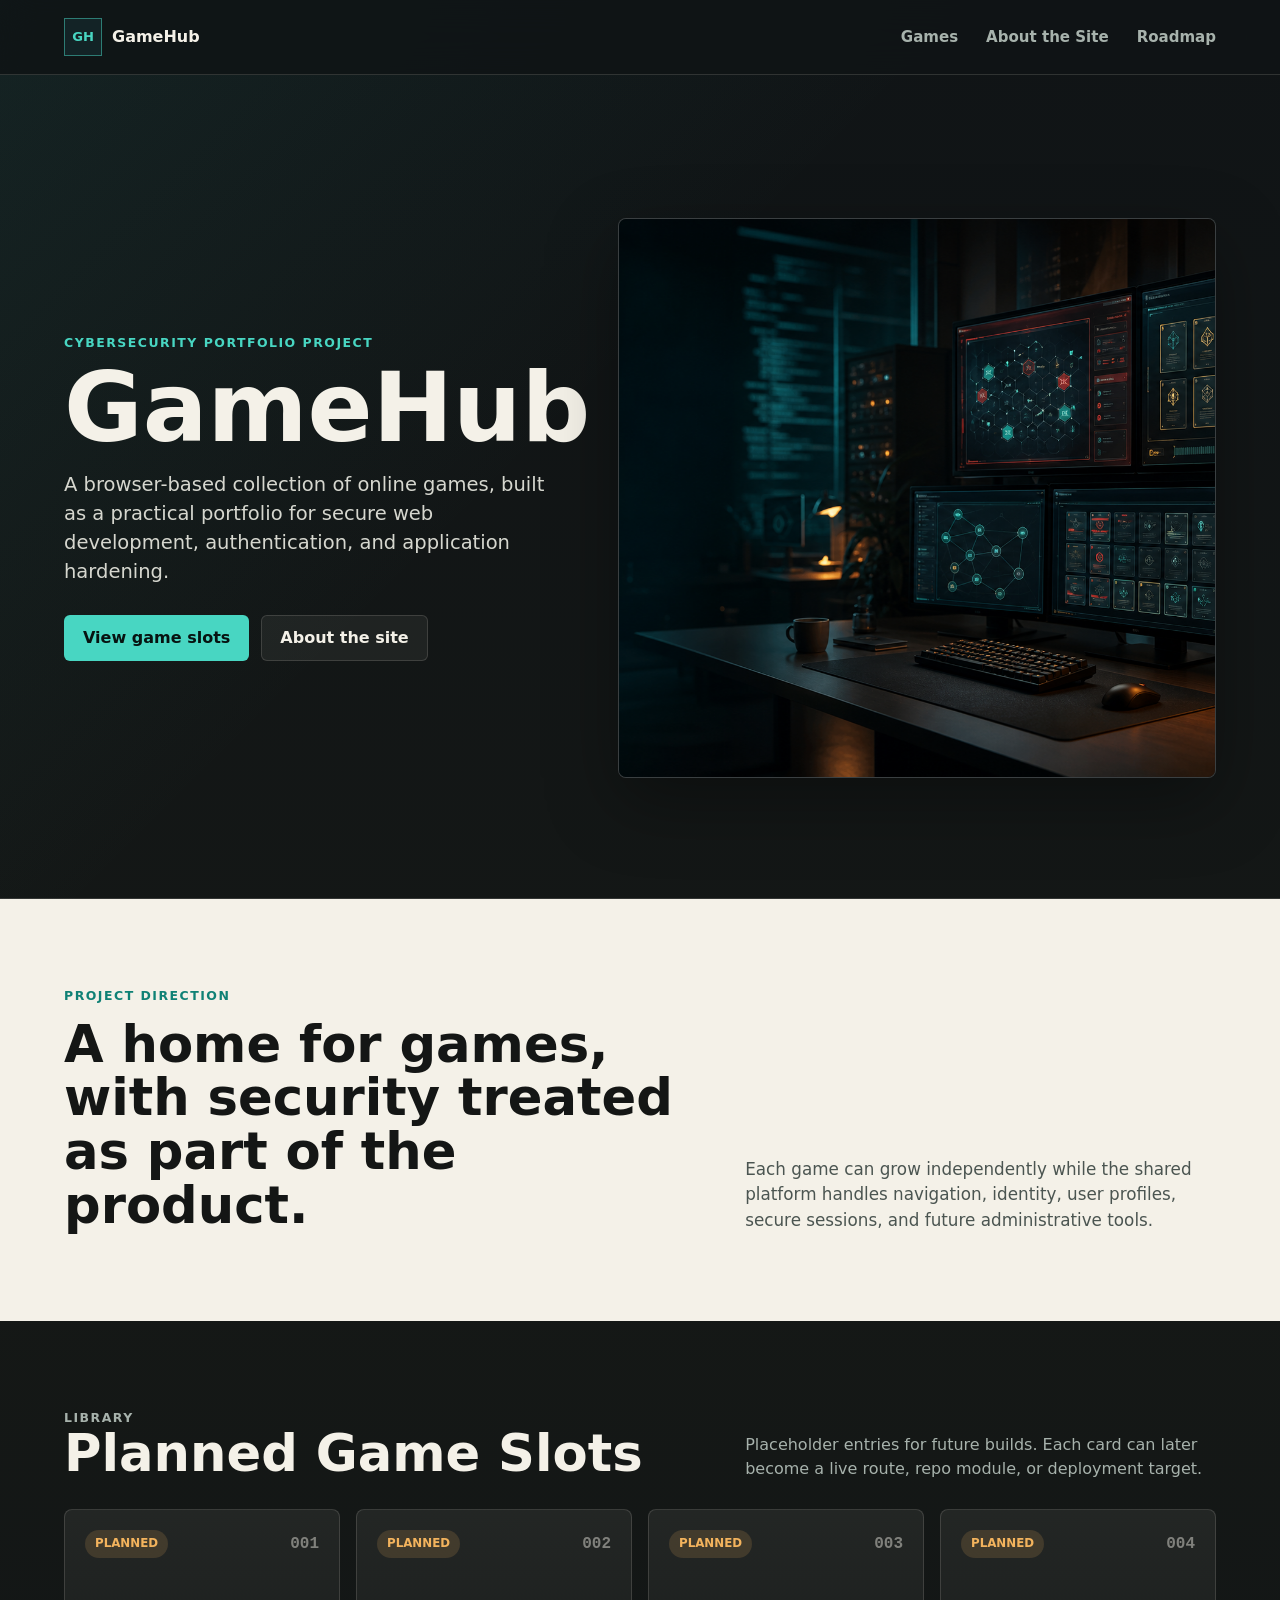
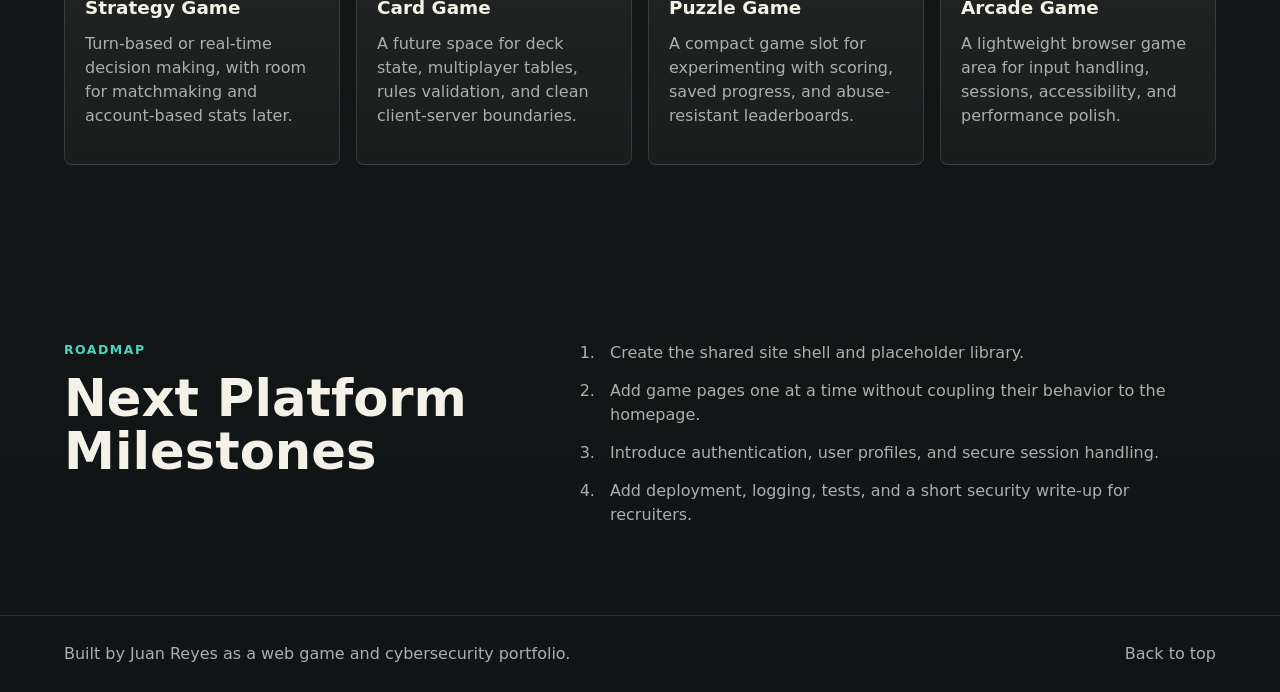
==== index.html @ 7355b630 "Added scaffholding for the app" ====
<!DOCTYPE html>
<html lang="en">
<head>
  <meta charset="UTF-8">
  <meta name="viewport" content="width=device-width, initial-scale=1.0">
  <title>GameHub | Secure Web Game Portfolio</title>
  <meta name="description" content="A cybersecurity-minded web game hub for browser-based versions of favorite games.">
  <link rel="stylesheet" href="styles.css">
</head>
<body>
  <header class="site-header">
    <a class="brand" href="index.html" aria-label="GameHub home">
      <span class="brand-mark">GH</span>
      <span>GameHub</span>
    </a>
    <nav class="site-nav" aria-label="Primary navigation">
      <a href="#games">Games</a>
      <a href="about.html">About the Site</a>
      <a href="#roadmap">Roadmap</a>
    </nav>
  </header>

  <main>
    <section class="hero" aria-labelledby="hero-title">
      <div class="hero-copy">
        <p class="eyebrow">Cybersecurity portfolio project</p>
        <h1 id="hero-title">GameHub</h1>
        <p class="hero-lede">
          A browser-based collection of online games, built as a practical portfolio for secure web development, authentication, and application hardening.
        </p>
        <div class="hero-actions" aria-label="Primary actions">
          <a class="button primary" href="#games">View game slots</a>
          <a class="button secondary" href="about.html">About the site</a>
        </div>
      </div>
      <div class="hero-visual" aria-label="Cybersecurity themed game hub preview">
        <img src="assets/cyber-game-hub-hero.png" alt="A secure game dashboard displayed across monitors in a cybersecurity operations room.">
      </div>
    </section>

    <section class="section intro" aria-label="Project direction">
      <div>
        <p class="section-kicker">Project direction</p>
        <h2>A home for games, with security treated as part of the product.</h2>
      </div>
      <p>
        Each game can grow independently while the shared platform handles navigation, identity, user profiles, secure sessions, and future administrative tools.
      </p>
    </section>

    <section class="section" id="games" aria-labelledby="games-title">
      <div class="section-heading">
        <div>
          <p class="section-kicker">Library</p>
          <h2 id="games-title">Planned Game Slots</h2>
        </div>
        <p>Placeholder entries for future builds. Each card can later become a live route, repo module, or deployment target.</p>
      </div>

      <div class="game-grid">
        <article class="game-card">
          <div class="card-topline">
            <span class="status planned">Planned</span>
            <span class="card-code">001</span>
          </div>
          <h3>Strategy Game</h3>
          <p>Turn-based or real-time decision making, with room for matchmaking and account-based stats later.</p>
        </article>

        <article class="game-card">
          <div class="card-topline">
            <span class="status planned">Planned</span>
            <span class="card-code">002</span>
          </div>
          <h3>Card Game</h3>
          <p>A future space for deck state, multiplayer tables, rules validation, and clean client-server boundaries.</p>
        </article>

        <article class="game-card">
          <div class="card-topline">
            <span class="status planned">Planned</span>
            <span class="card-code">003</span>
          </div>
          <h3>Puzzle Game</h3>
          <p>A compact game slot for experimenting with scoring, saved progress, and abuse-resistant leaderboards.</p>
        </article>

        <article class="game-card">
          <div class="card-topline">
            <span class="status planned">Planned</span>
            <span class="card-code">004</span>
          </div>
          <h3>Arcade Game</h3>
          <p>A lightweight browser game area for input handling, sessions, accessibility, and performance polish.</p>
        </article>
      </div>
    </section>

    <section class="section roadmap" id="roadmap" aria-labelledby="roadmap-title">
      <div>
        <p class="section-kicker">Roadmap</p>
        <h2 id="roadmap-title">Next Platform Milestones</h2>
      </div>
      <ol>
        <li>Create the shared site shell and placeholder library.</li>
        <li>Add game pages one at a time without coupling their behavior to the homepage.</li>
        <li>Introduce authentication, user profiles, and secure session handling.</li>
        <li>Add deployment, logging, tests, and a short security write-up for recruiters.</li>
      </ol>
    </section>
  </main>

  <footer class="site-footer">
    <p>Built by Juan Reyes as a web game and cybersecurity portfolio.</p>
    <a href="#">Back to top</a>
  </footer>
</body>
</html>
---- styles.css ----
:root {
  color-scheme: dark;
  --bg: #101416;
  --surface: #161d20;
  --surface-strong: #20282c;
  --text: #f4f1e8;
  --muted: #a7b2ac;
  --line: rgba(244, 241, 232, 0.14);
  --teal: #48d6c2;
  --amber: #f3b35d;
  --red: #e46666;
  --green: #9ad36a;
  --shadow: 0 24px 70px rgba(0, 0, 0, 0.34);
}

* {
  box-sizing: border-box;
}

html {
  scroll-behavior: smooth;
}

body {
  margin: 0;
  background:
    linear-gradient(135deg, rgba(72, 214, 194, 0.08), transparent 28%),
    linear-gradient(180deg, #101416 0%, #151816 55%, #101416 100%);
  color: var(--text);
  font-family: Inter, system-ui, -apple-system, BlinkMacSystemFont, "Segoe UI", sans-serif;
  line-height: 1.5;
}

a {
  color: inherit;
}

img {
  display: block;
  max-width: 100%;
}

.site-header {
  position: sticky;
  top: 0;
  z-index: 10;
  display: flex;
  align-items: center;
  justify-content: space-between;
  gap: 24px;
  padding: 18px clamp(20px, 5vw, 72px);
  background: rgba(16, 20, 22, 0.86);
  border-bottom: 1px solid var(--line);
  backdrop-filter: blur(18px);
}

.brand,
.site-nav,
.hero-actions,
.card-topline,
.site-footer {
  display: flex;
  align-items: center;
}

.brand {
  gap: 10px;
  color: var(--text);
  font-weight: 800;
  text-decoration: none;
}

.brand-mark {
  display: grid;
  width: 38px;
  height: 38px;
  place-items: center;
  border: 1px solid rgba(72, 214, 194, 0.5);
  background: #132326;
  color: var(--teal);
  font-size: 0.82rem;
  letter-spacing: 0;
}

.site-nav {
  gap: clamp(12px, 3vw, 28px);
  color: var(--muted);
  font-size: 0.94rem;
  font-weight: 600;
}

.site-nav a,
.site-footer a {
  text-decoration: none;
}

.site-nav a:hover,
.site-footer a:hover {
  color: var(--teal);
}

.hero {
  display: grid;
  grid-template-columns: minmax(0, 0.9fr) minmax(360px, 1.1fr);
  gap: clamp(28px, 5vw, 68px);
  min-height: calc(100vh - 76px);
  padding: clamp(44px, 8vw, 92px) clamp(20px, 5vw, 72px) clamp(34px, 6vw, 70px);
  align-items: center;
  border-bottom: 1px solid var(--line);
}

.page-hero {
  max-width: 980px;
  padding: clamp(64px, 9vw, 120px) clamp(20px, 5vw, 72px);
}

.page-hero h1 {
  max-width: 920px;
  font-size: clamp(3rem, 7vw, 6rem);
  line-height: 0.98;
}

.page-hero p:last-child {
  max-width: 760px;
  margin-bottom: 0;
  color: #d6d7cf;
  font-size: clamp(1.05rem, 2vw, 1.28rem);
}

.hero-copy {
  max-width: 690px;
}

.eyebrow,
.section-kicker {
  margin: 0 0 12px;
  color: var(--teal);
  font-size: 0.78rem;
  font-weight: 800;
  letter-spacing: 0.12em;
  text-transform: uppercase;
}

h1,
h2,
h3,
p {
  margin-top: 0;
}

h1 {
  margin-bottom: 18px;
  font-size: clamp(3.3rem, 7.5vw, 6.1rem);
  line-height: 0.9;
  letter-spacing: 0;
}

h2 {
  margin-bottom: 0;
  font-size: clamp(2rem, 4vw, 3.4rem);
  line-height: 1.05;
  letter-spacing: 0;
}

h3 {
  margin-bottom: 10px;
  font-size: 1.15rem;
  letter-spacing: 0;
}

.hero-lede {
  max-width: 620px;
  margin-bottom: 28px;
  color: #d6d7cf;
  font-size: clamp(1.02rem, 2vw, 1.22rem);
}

.hero-actions {
  flex-wrap: wrap;
  gap: 12px;
}

.button {
  display: inline-flex;
  min-height: 46px;
  align-items: center;
  justify-content: center;
  padding: 0 18px;
  border: 1px solid var(--line);
  border-radius: 6px;
  font-weight: 800;
  text-decoration: none;
}

.button.primary {
  background: var(--teal);
  color: #071311;
  border-color: transparent;
}

.button.secondary {
  background: rgba(244, 241, 232, 0.06);
  color: var(--text);
}

.hero-visual {
  overflow: hidden;
  border: 1px solid rgba(244, 241, 232, 0.16);
  border-radius: 8px;
  background: var(--surface);
  box-shadow: var(--shadow);
}

.hero-visual img {
  width: 100%;
  height: min(62vh, 620px);
  object-fit: cover;
}

.section,
.security-band {
  padding: clamp(54px, 7vw, 88px) clamp(20px, 5vw, 72px);
}

.intro,
.section-heading {
  display: grid;
  grid-template-columns: minmax(0, 0.95fr) minmax(260px, 0.72fr);
  gap: clamp(22px, 5vw, 60px);
  align-items: end;
}

.intro {
  background: #f4f1e8;
  color: #141615;
}

.intro .section-kicker {
  color: #0f8175;
}

.intro p:last-child,
.section-heading p {
  margin-bottom: 0;
  color: var(--muted);
}

.intro p:last-child {
  color: #4b5551;
  font-size: 1.05rem;
}

.game-grid {
  display: grid;
  grid-template-columns: repeat(4, minmax(0, 1fr));
  gap: 16px;
  margin-top: 28px;
}

.game-card {
  min-height: 230px;
  padding: 20px;
  border: 1px solid var(--line);
  border-radius: 8px;
  background: linear-gradient(180deg, rgba(244, 241, 232, 0.07), rgba(244, 241, 232, 0.03));
}

.game-card p,
.security-item p,
.roadmap li {
  color: var(--muted);
}

.card-topline {
  justify-content: space-between;
  gap: 14px;
  margin-bottom: 36px;
}

.status {
  display: inline-flex;
  align-items: center;
  min-height: 28px;
  padding: 0 10px;
  border-radius: 999px;
  font-size: 0.74rem;
  font-weight: 800;
  text-transform: uppercase;
}

.status.planned {
  background: rgba(243, 179, 93, 0.15);
  color: var(--amber);
}

.card-code,
.security-number {
  color: rgba(244, 241, 232, 0.45);
  font-family: "Segoe UI Mono", Consolas, monospace;
  font-weight: 700;
}

.security-band {
  background: #172022;
  border-block: 1px solid var(--line);
}

.security-list {
  display: grid;
  gap: 14px;
  margin-top: 30px;
}

.security-item {
  display: grid;
  grid-template-columns: 64px minmax(0, 1fr);
  gap: 18px;
  padding: 22px;
  border: 1px solid var(--line);
  border-radius: 8px;
  background: rgba(16, 20, 22, 0.54);
}

.security-item h3,
.security-item p {
  margin-bottom: 0;
}

.roadmap {
  display: grid;
  grid-template-columns: minmax(0, 0.7fr) minmax(300px, 1fr);
  gap: clamp(28px, 5vw, 72px);
}

.about-notes {
  display: grid;
  grid-template-columns: minmax(0, 0.75fr) minmax(300px, 1fr);
  gap: clamp(28px, 5vw, 72px);
}

.note-list {
  display: grid;
  gap: 16px;
}

.note-list p {
  margin-bottom: 0;
  color: var(--muted);
}

.roadmap ol {
  display: grid;
  gap: 14px;
  margin: 0;
  padding-left: 24px;
}

.roadmap li {
  padding-left: 10px;
}

.site-footer {
  justify-content: space-between;
  gap: 18px;
  padding: 26px clamp(20px, 5vw, 72px);
  border-top: 1px solid var(--line);
  color: var(--muted);
}

.site-footer p {
  margin: 0;
}

@media (max-width: 980px) {
  .hero,
  .intro,
  .section-heading,
  .roadmap,
  .about-notes {
    grid-template-columns: 1fr;
  }

  .hero {
    min-height: auto;
  }

  .hero-visual img {
    height: 420px;
  }

  .game-grid {
    grid-template-columns: repeat(2, minmax(0, 1fr));
  }
}

@media (max-width: 640px) {
  .site-header,
  .site-footer {
    align-items: flex-start;
    flex-direction: column;
  }

  .site-nav {
    width: 100%;
    justify-content: space-between;
  }

  .hero-visual img {
    height: 320px;
  }

  .game-grid {
    grid-template-columns: 1fr;
  }

  .security-item {
    grid-template-columns: 1fr;
  }
}
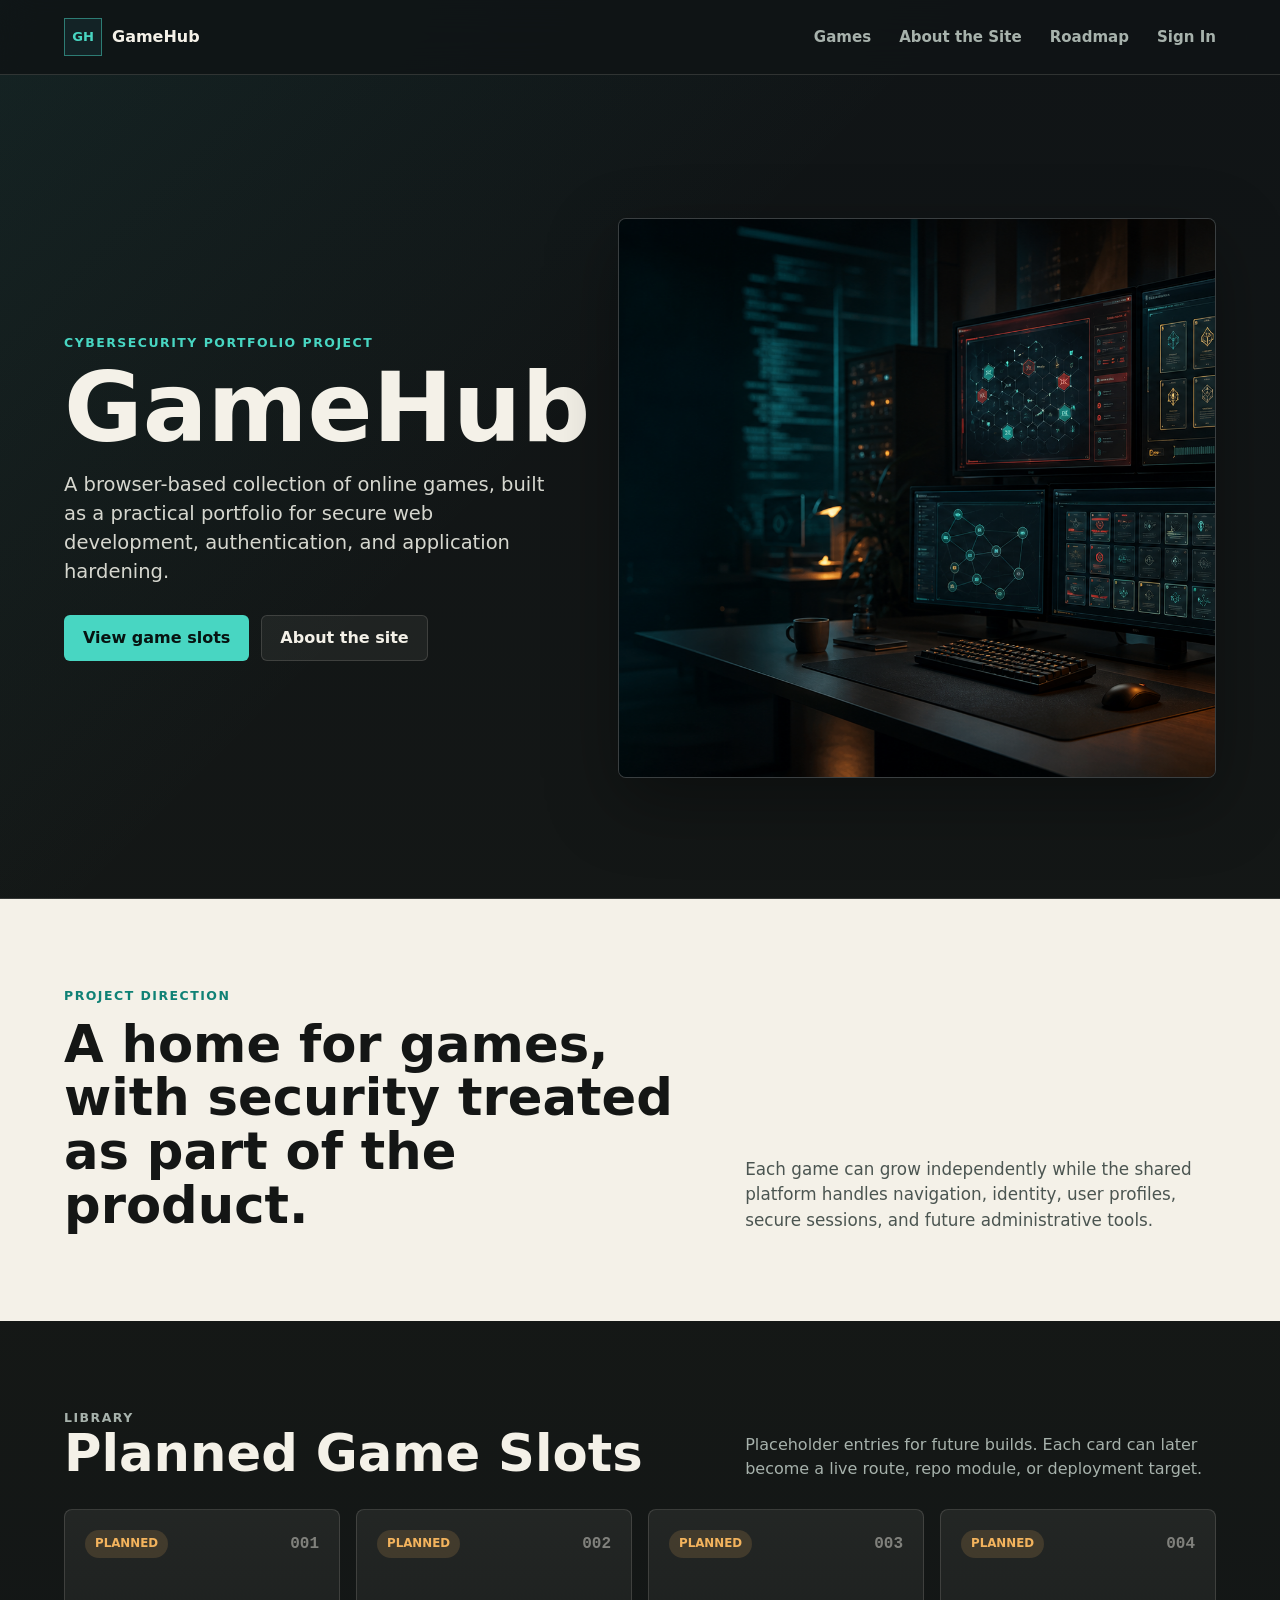
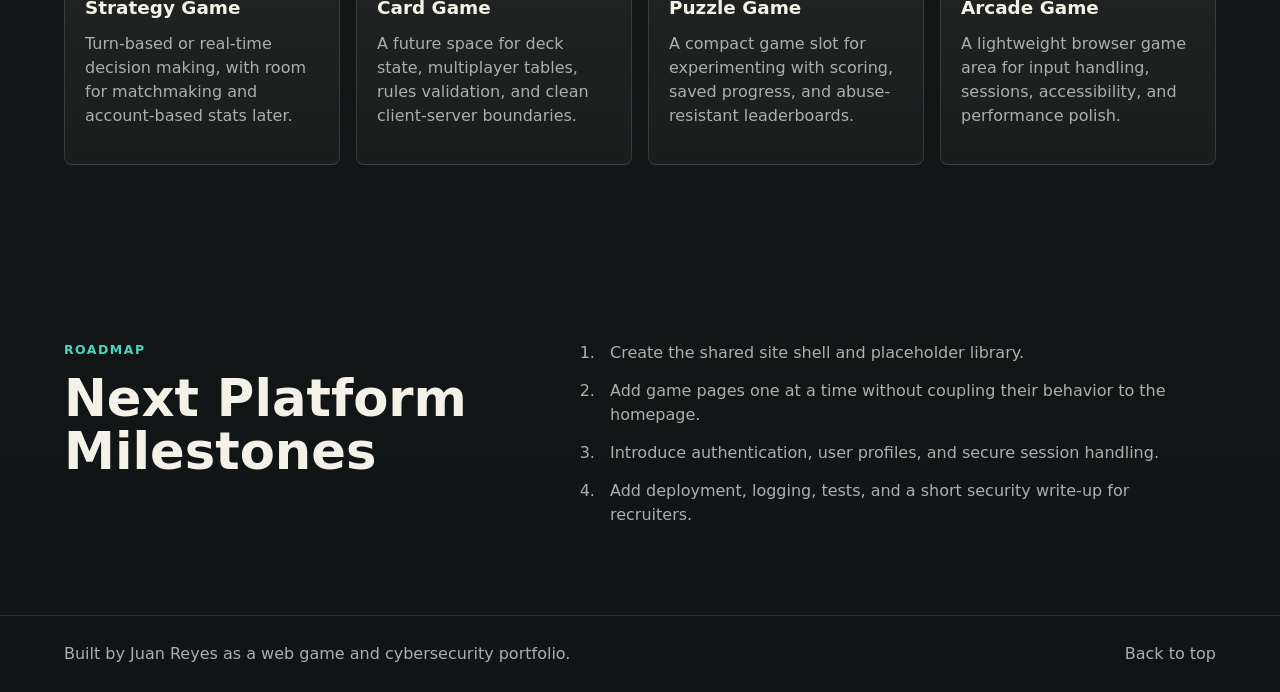
==== commit 1df91edb: "Basic login/register implemented" ====
--- a/index.html
+++ b/index.html
@@ -6,6 +6,7 @@
   <title>GameHub | Secure Web Game Portfolio</title>
   <meta name="description" content="A cybersecurity-minded web game hub for browser-based versions of favorite games.">
   <link rel="stylesheet" href="styles.css">
+  <script src="site-auth.js" defer></script>
 </head>
 <body>
   <header class="site-header">
@@ -17,6 +18,7 @@
       <a href="#games">Games</a>
       <a href="about.html">About the Site</a>
       <a href="#roadmap">Roadmap</a>
+      <a href="auth.html" data-auth-nav>Sign In</a>
     </nav>
   </header>
 
--- a/styles.css
+++ b/styles.css
@@ -99,6 +99,163 @@
   color: var(--teal);
 }
 
+.site-nav a[aria-current="page"] {
+  color: var(--text);
+}
+
+.user-menu {
+  position: relative;
+}
+
+.user-menu-trigger,
+.user-menu-item {
+  display: inline-flex;
+  align-items: center;
+  border: 0;
+  color: inherit;
+  cursor: pointer;
+  font: inherit;
+}
+
+.user-menu-trigger {
+  gap: 8px;
+  padding: 0;
+  background: transparent;
+  color: var(--text);
+  font-weight: 800;
+}
+
+.user-menu-caret {
+  width: 0;
+  height: 0;
+  border-left: 4px solid transparent;
+  border-right: 4px solid transparent;
+  border-top: 5px solid currentColor;
+}
+
+.user-menu-dropdown {
+  position: absolute;
+  top: calc(100% + 14px);
+  right: 0;
+  min-width: 190px;
+  padding: 8px;
+  border: 1px solid var(--line);
+  border-radius: 8px;
+  background: #161d20;
+  box-shadow: var(--shadow);
+}
+
+.user-menu-item {
+  width: 100%;
+  min-height: 40px;
+  gap: 10px;
+  padding: 0 10px;
+  border-radius: 6px;
+  background: transparent;
+  text-align: left;
+}
+
+.user-menu-item:hover {
+  background: rgba(244, 241, 232, 0.08);
+  color: var(--teal);
+}
+
+.user-menu-item.danger {
+  color: #f09b9b;
+}
+
+.user-menu-item.danger:hover {
+  background: rgba(228, 102, 102, 0.12);
+  color: #ffd0d0;
+}
+
+.door-icon,
+.delete-icon {
+  width: 19px;
+  height: 19px;
+  fill: none;
+  stroke: currentColor;
+  stroke-linecap: round;
+  stroke-linejoin: round;
+  stroke-width: 2;
+}
+
+.modal-backdrop {
+  position: fixed;
+  inset: 0;
+  z-index: 30;
+  display: grid;
+  place-items: center;
+  padding: 20px;
+  background: rgba(0, 0, 0, 0.68);
+}
+
+.confirm-modal {
+  width: min(100%, 520px);
+  padding: 26px;
+  border: 1px solid rgba(228, 102, 102, 0.38);
+  border-radius: 8px;
+  background: #161d20;
+  box-shadow: var(--shadow);
+}
+
+.confirm-modal h2 {
+  margin-bottom: 14px;
+  font-size: clamp(1.8rem, 4vw, 2.6rem);
+}
+
+.confirm-modal p {
+  color: var(--muted);
+}
+
+.confirm-modal label {
+  display: block;
+  margin: 18px 0 8px;
+  color: var(--text);
+  font-weight: 800;
+}
+
+.confirm-modal input {
+  width: 100%;
+  min-height: 46px;
+  padding: 0 12px;
+  border: 1px solid var(--line);
+  border-radius: 6px;
+  background: #101416;
+  color: var(--text);
+  font: inherit;
+}
+
+.confirm-modal input:focus {
+  border-color: var(--red);
+  outline: 2px solid rgba(228, 102, 102, 0.2);
+}
+
+.modal-actions {
+  display: flex;
+  flex-wrap: wrap;
+  justify-content: flex-end;
+  gap: 10px;
+  margin-top: 20px;
+}
+
+.button.danger {
+  background: var(--red);
+  color: #170807;
+  border-color: transparent;
+}
+
+.button:disabled {
+  cursor: not-allowed;
+  opacity: 0.58;
+}
+
+.modal-message {
+  min-height: 24px;
+  margin: 16px 0 0;
+  color: #f09b9b;
+}
+
 .hero {
   display: grid;
   grid-template-columns: minmax(0, 0.9fr) minmax(360px, 1.1fr);
@@ -338,6 +495,215 @@
   gap: clamp(28px, 5vw, 72px);
 }
 
+.auth-layout {
+  display: grid;
+  grid-template-columns: minmax(0, 0.85fr) minmax(320px, 520px);
+  gap: clamp(30px, 6vw, 78px);
+  min-height: calc(100vh - 76px);
+  padding: clamp(54px, 8vw, 110px) clamp(20px, 5vw, 72px);
+  align-items: center;
+}
+
+.auth-copy h1 {
+  max-width: 820px;
+  font-size: clamp(3rem, 7vw, 5.8rem);
+  line-height: 0.98;
+}
+
+.auth-copy p:last-child {
+  max-width: 680px;
+  color: #d6d7cf;
+  font-size: 1.08rem;
+}
+
+.auth-panel {
+  padding: 24px;
+  border: 1px solid var(--line);
+  border-radius: 8px;
+  background: rgba(22, 29, 32, 0.92);
+  box-shadow: var(--shadow);
+}
+
+.auth-tabs {
+  display: grid;
+  grid-template-columns: repeat(2, minmax(0, 1fr));
+  gap: 8px;
+  margin-bottom: 24px;
+}
+
+.auth-tab {
+  min-height: 42px;
+  border: 1px solid var(--line);
+  border-radius: 6px;
+  background: rgba(244, 241, 232, 0.04);
+  color: var(--muted);
+  cursor: pointer;
+  font: inherit;
+  font-weight: 800;
+}
+
+.auth-tab.active {
+  border-color: rgba(72, 214, 194, 0.56);
+  background: rgba(72, 214, 194, 0.14);
+  color: var(--text);
+}
+
+.auth-panel form {
+  display: grid;
+  gap: 12px;
+}
+
+.auth-panel label {
+  color: var(--muted);
+  font-size: 0.86rem;
+  font-weight: 800;
+}
+
+.auth-panel input {
+  width: 100%;
+  min-height: 46px;
+  padding: 0 12px;
+  border: 1px solid var(--line);
+  border-radius: 6px;
+  background: #101416;
+  color: var(--text);
+  font: inherit;
+}
+
+.auth-panel input:focus {
+  border-color: var(--teal);
+  outline: 2px solid rgba(72, 214, 194, 0.2);
+}
+
+.password-field {
+  position: relative;
+}
+
+.password-field input {
+  padding-right: 50px;
+}
+
+.password-toggle {
+  position: absolute;
+  top: 50%;
+  right: 6px;
+  display: inline-grid;
+  width: 38px;
+  height: 38px;
+  place-items: center;
+  transform: translateY(-50%);
+  border: 0;
+  border-radius: 6px;
+  background: transparent;
+  color: var(--muted);
+  cursor: pointer;
+}
+
+.password-toggle:hover,
+.password-toggle:focus {
+  color: var(--teal);
+}
+
+.password-toggle:focus {
+  outline: 2px solid rgba(72, 214, 194, 0.2);
+}
+
+.eye-icon,
+.eye-off-icon {
+  width: 21px;
+  height: 21px;
+  fill: none;
+  stroke: currentColor;
+  stroke-linecap: round;
+  stroke-linejoin: round;
+  stroke-width: 2;
+}
+
+.password-toggle svg[hidden] {
+  display: none;
+}
+
+.password-requirements {
+  display: grid;
+  gap: 8px;
+  margin: -2px 0 2px;
+  padding: 0;
+  list-style: none;
+  color: var(--muted);
+  font-size: 0.84rem;
+}
+
+.password-requirements[hidden] {
+  display: none;
+}
+
+.password-requirements li {
+  display: grid;
+  grid-template-columns: 20px minmax(0, 1fr);
+  gap: 8px;
+  align-items: start;
+}
+
+.requirement-mark {
+  display: inline-grid;
+  width: 18px;
+  height: 18px;
+  place-items: center;
+  border-radius: 50%;
+  font-size: 0.78rem;
+  font-weight: 900;
+  line-height: 1;
+}
+
+.password-requirements li.unmet .requirement-mark {
+  background: rgba(228, 102, 102, 0.14);
+  color: var(--red);
+}
+
+.password-requirements li.met {
+  color: #dce8dc;
+}
+
+.password-requirements li.met .requirement-mark {
+  background: rgba(154, 211, 106, 0.16);
+  color: var(--green);
+}
+
+.auth-submit {
+  width: 100%;
+  margin-top: 10px;
+  cursor: pointer;
+}
+
+.auth-submit:disabled {
+  cursor: wait;
+  opacity: 0.65;
+}
+
+.auth-message {
+  min-height: 24px;
+  margin: 18px 0 0;
+  color: var(--muted);
+}
+
+.auth-message[data-type="success"] {
+  color: var(--green);
+}
+
+.auth-message[data-type="error"] {
+  color: var(--red);
+}
+
+.auth-session {
+  display: grid;
+  gap: 16px;
+}
+
+.session-title {
+  margin-bottom: 0;
+  color: var(--muted);
+}
+
 .note-list {
   display: grid;
   gap: 16px;
@@ -376,7 +742,8 @@
   .intro,
   .section-heading,
   .roadmap,
-  .about-notes {
+  .about-notes,
+  .auth-layout {
     grid-template-columns: 1fr;
   }
 
@@ -405,6 +772,11 @@
     justify-content: space-between;
   }
 
+  .user-menu-dropdown {
+    left: 0;
+    right: auto;
+  }
+
   .hero-visual img {
     height: 320px;
   }
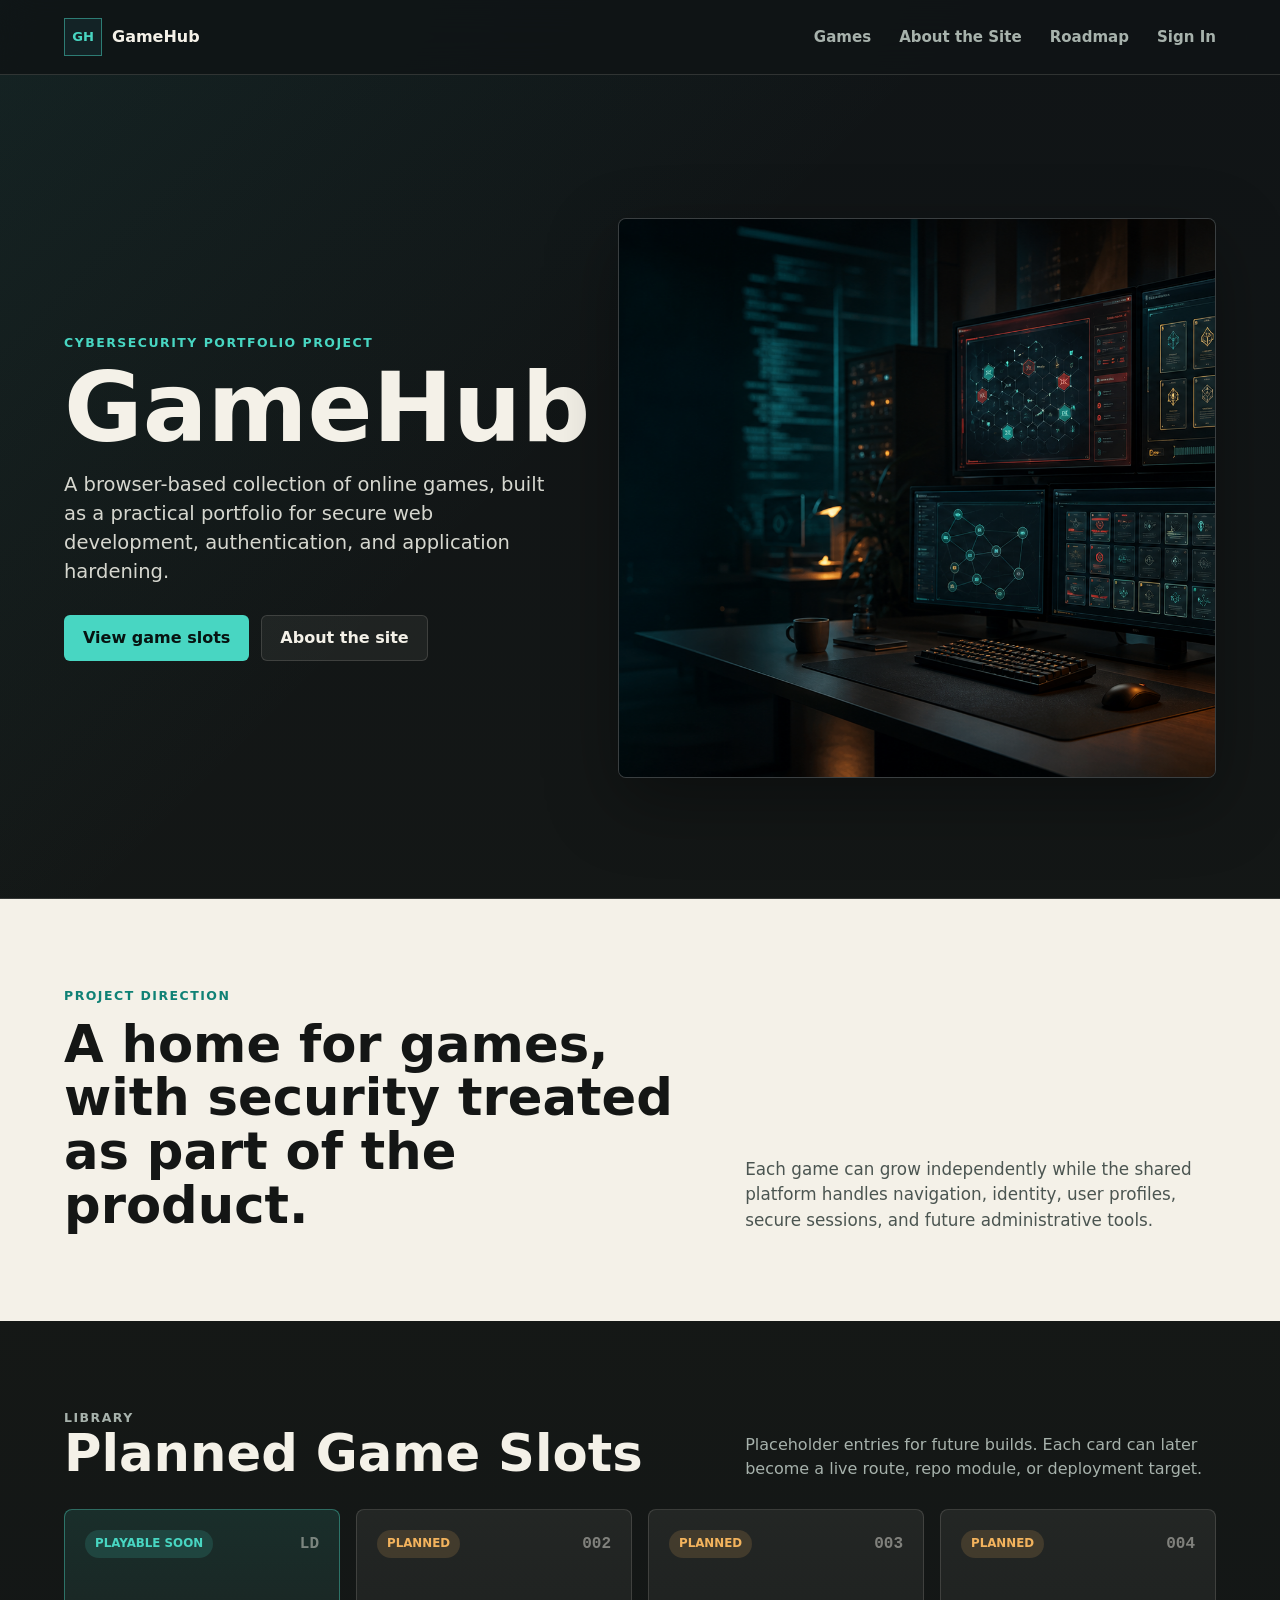
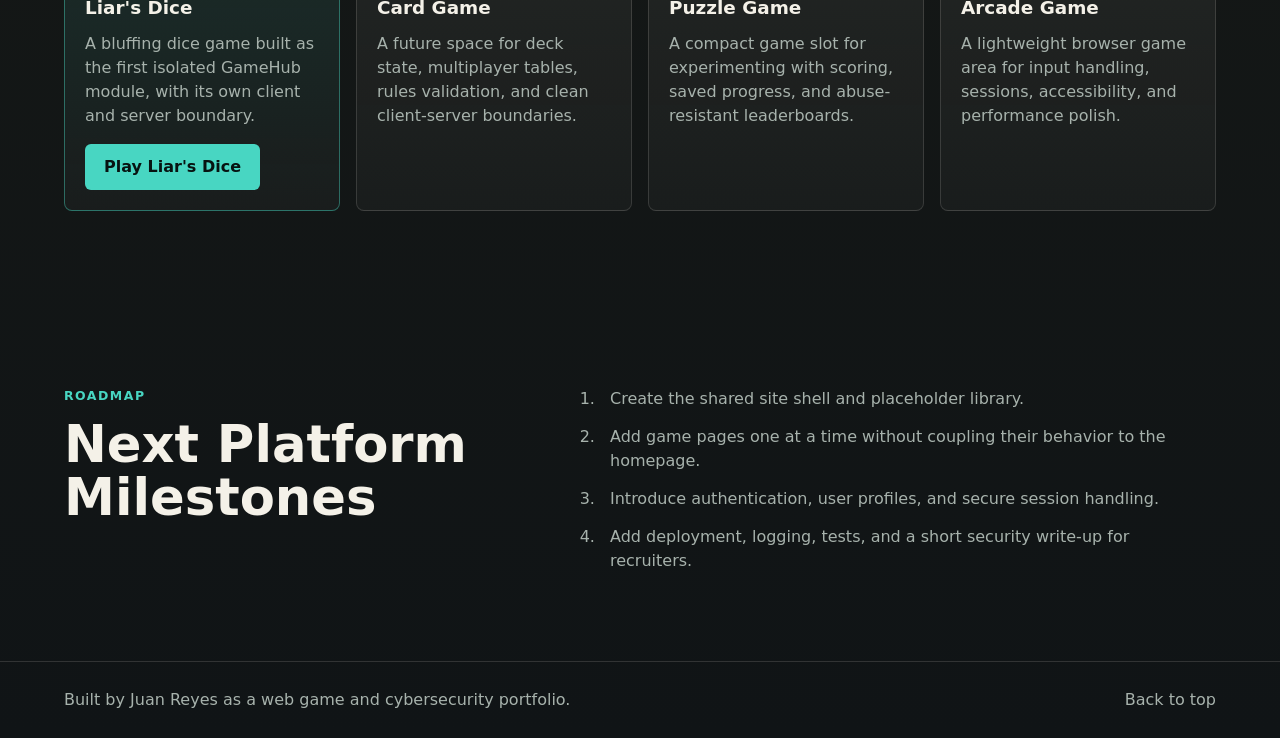
==== commit e6c70dc5: "Added entrypoint to the Liar's dice game" ====
--- a/index.html
+++ b/index.html
@@ -60,13 +60,14 @@
       </div>
 
       <div class="game-grid">
-        <article class="game-card">
+        <article class="game-card featured-game">
           <div class="card-topline">
-            <span class="status planned">Planned</span>
-            <span class="card-code">001</span>
+            <span class="status playable">Playable soon</span>
+            <span class="card-code">LD</span>
           </div>
-          <h3>Strategy Game</h3>
-          <p>Turn-based or real-time decision making, with room for matchmaking and account-based stats later.</p>
+          <h3>Liar's Dice</h3>
+          <p>A bluffing dice game built as the first isolated GameHub module, with its own client and server boundary.</p>
+          <a class="button primary game-card-action" href="games/liars-dice/client/index.html">Play Liar's Dice</a>
         </article>
 
         <article class="game-card">
--- a/styles.css
+++ b/styles.css
@@ -415,11 +415,19 @@
 }
 
 .game-card {
+  display: flex;
+  flex-direction: column;
   min-height: 230px;
   padding: 20px;
   border: 1px solid var(--line);
   border-radius: 8px;
   background: linear-gradient(180deg, rgba(244, 241, 232, 0.07), rgba(244, 241, 232, 0.03));
+}
+
+.featured-game {
+  border-color: rgba(72, 214, 194, 0.42);
+  background:
+    linear-gradient(180deg, rgba(72, 214, 194, 0.12), rgba(244, 241, 232, 0.03));
 }
 
 .game-card p,
@@ -448,6 +456,16 @@
 .status.planned {
   background: rgba(243, 179, 93, 0.15);
   color: var(--amber);
+}
+
+.status.playable {
+  background: rgba(72, 214, 194, 0.15);
+  color: var(--teal);
+}
+
+.game-card-action {
+  width: fit-content;
+  margin-top: auto;
 }
 
 .card-code,
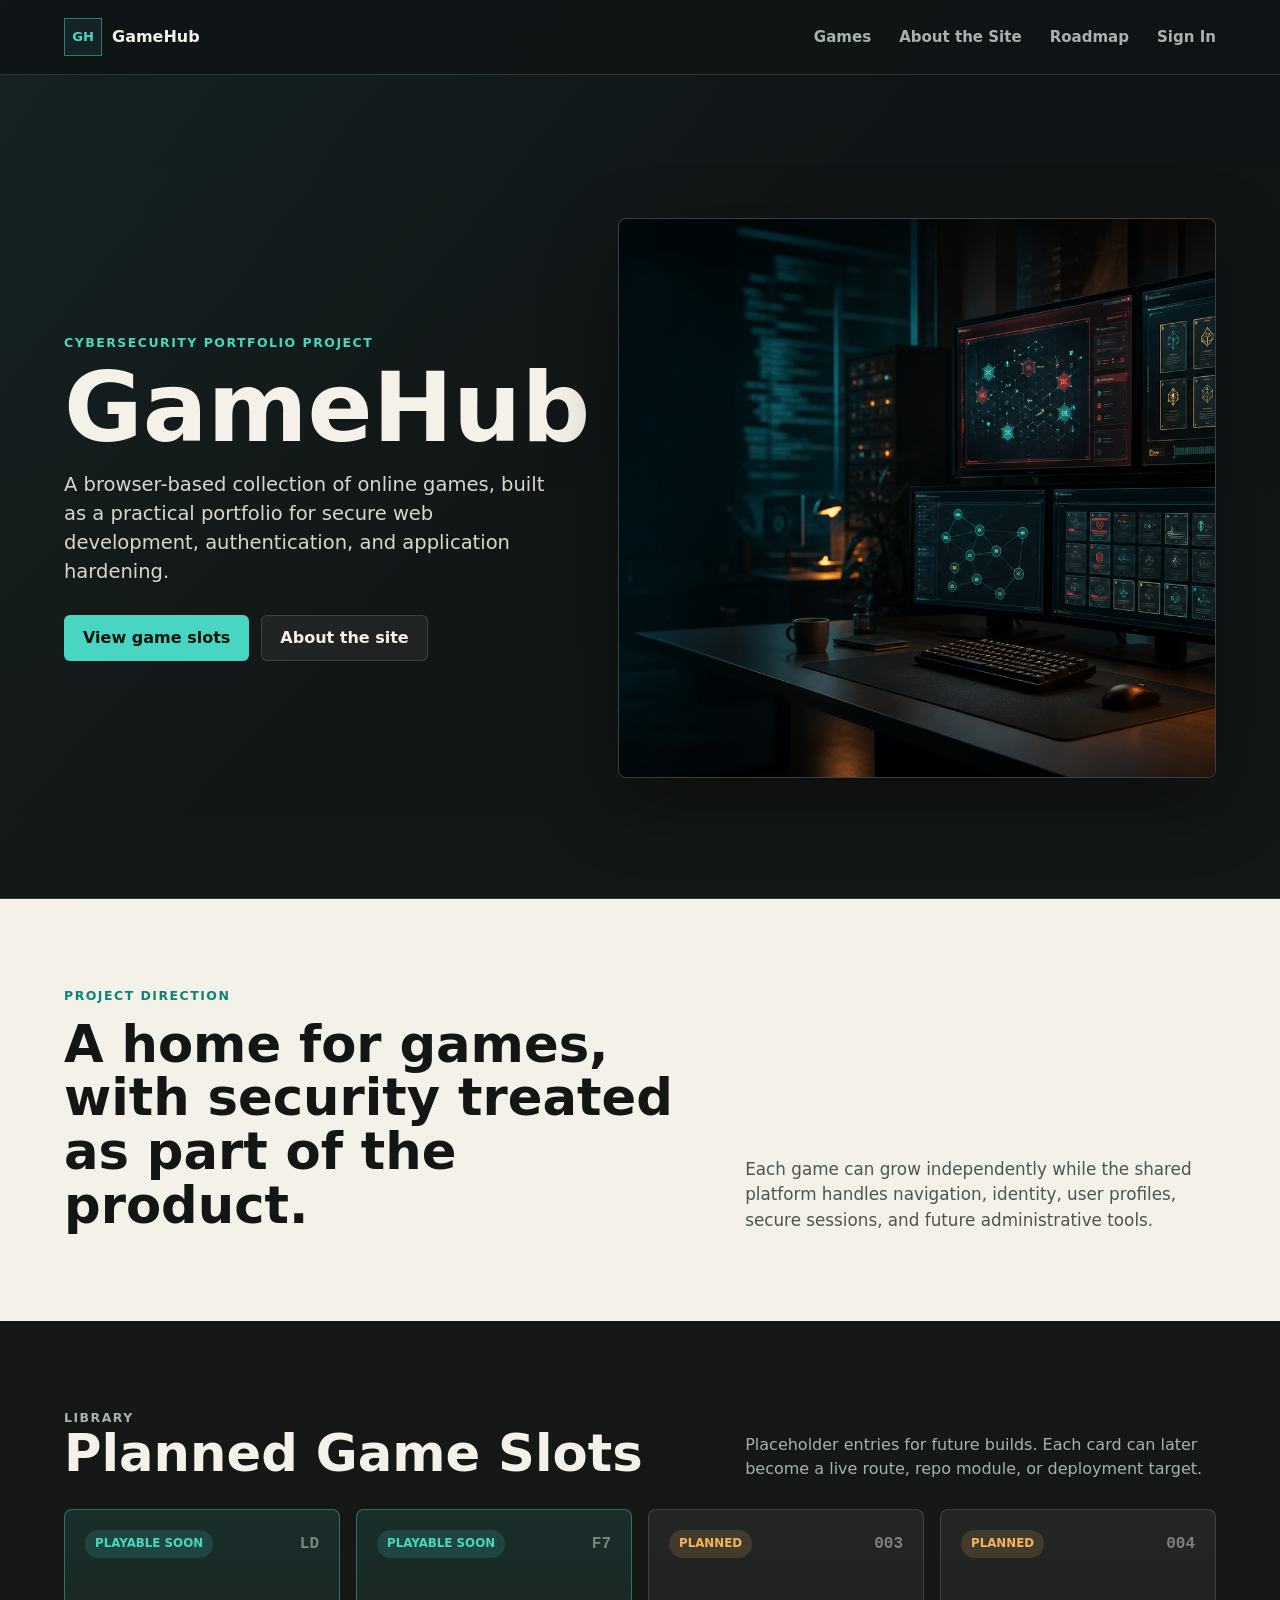
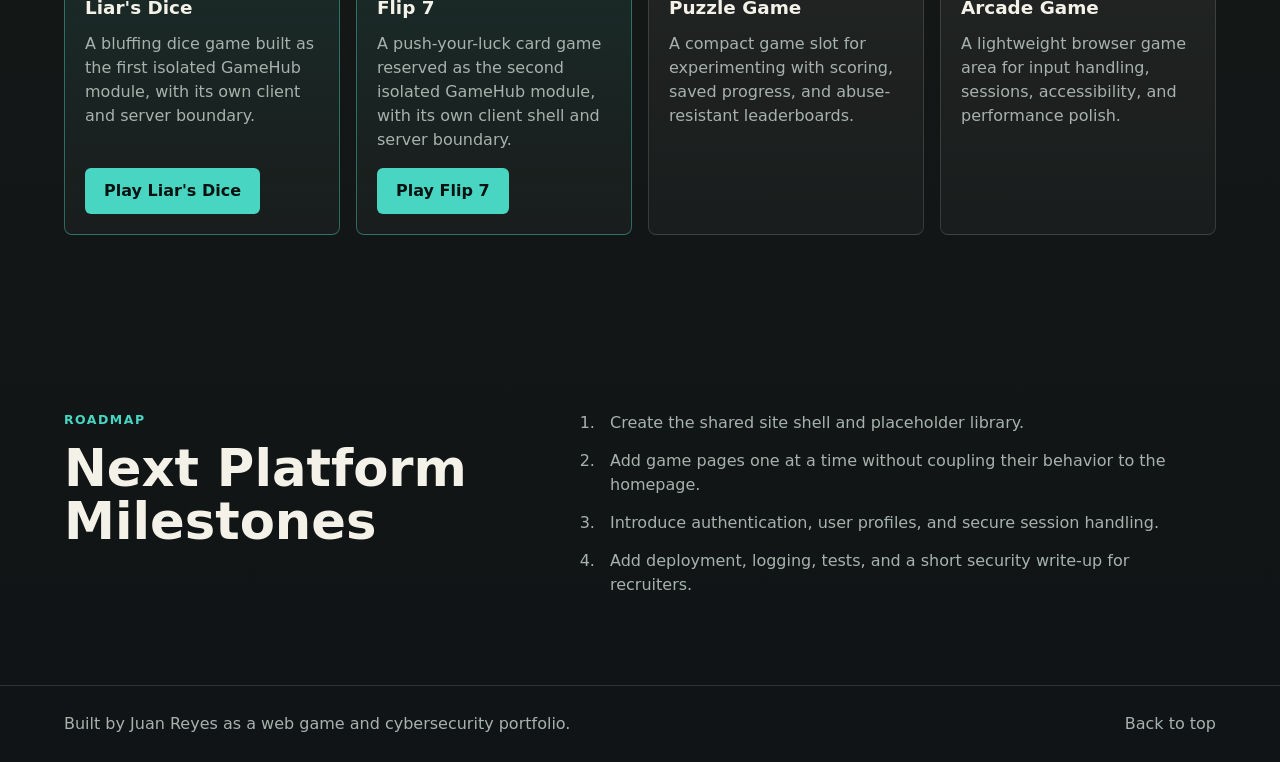
==== commit 305591ed: "Added entrypoint to the Flip 7 game" ====
--- a/index.html
+++ b/index.html
@@ -70,13 +70,14 @@
           <a class="button primary game-card-action" href="games/liars-dice/client/index.html">Play Liar's Dice</a>
         </article>
 
-        <article class="game-card">
+        <article class="game-card featured-game">
           <div class="card-topline">
-            <span class="status planned">Planned</span>
-            <span class="card-code">002</span>
+            <span class="status playable">Playable soon</span>
+            <span class="card-code">F7</span>
           </div>
-          <h3>Card Game</h3>
-          <p>A future space for deck state, multiplayer tables, rules validation, and clean client-server boundaries.</p>
+          <h3>Flip 7</h3>
+          <p>A push-your-luck card game reserved as the second isolated GameHub module, with its own client shell and server boundary.</p>
+          <a class="button primary game-card-action" href="games/flip-7/client/index.html">Play Flip 7</a>
         </article>
 
         <article class="game-card">
